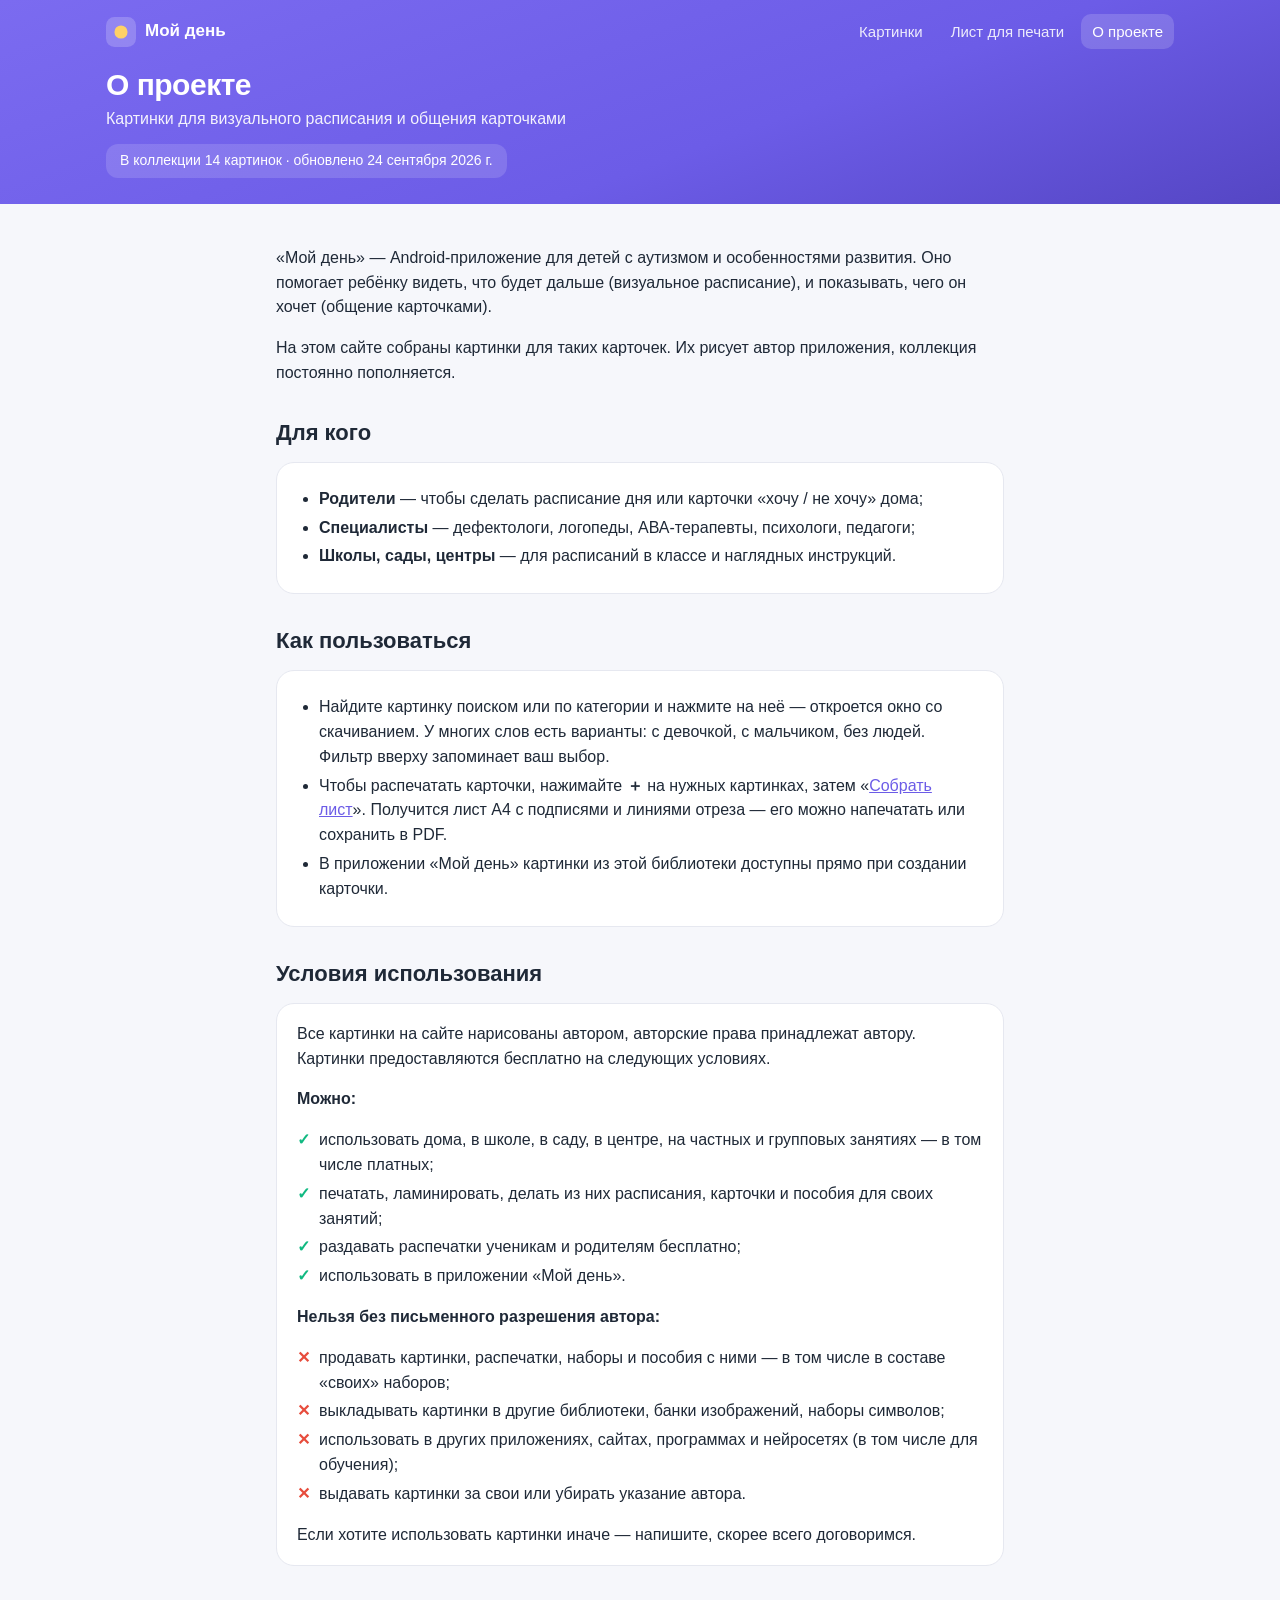
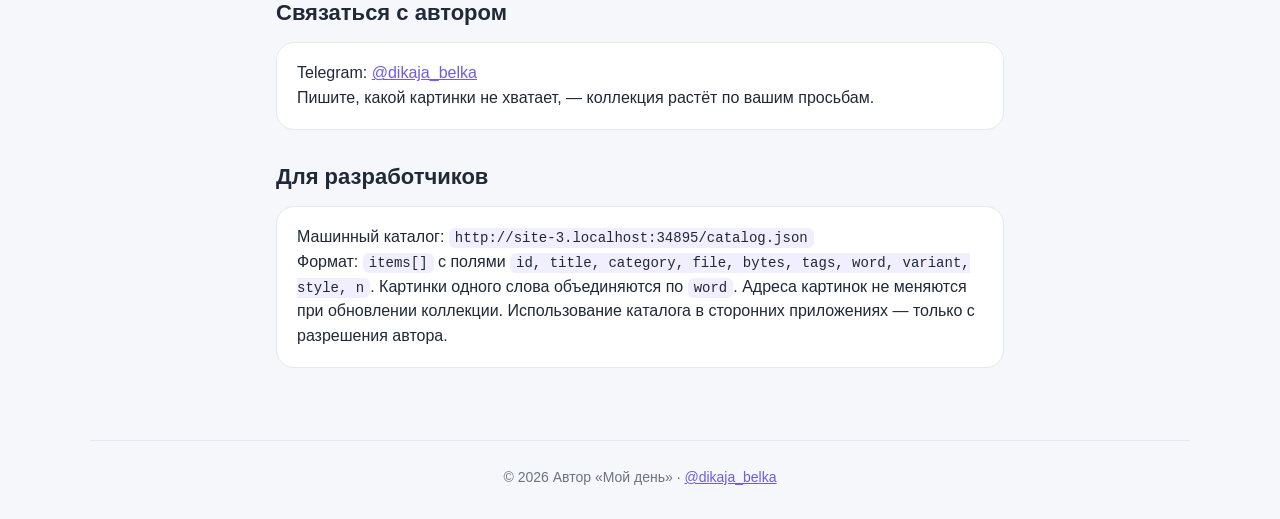
==== about.html @ a89495c1 "Сайт «Картинки Мой день»: витрина, лист для печати, админка" ====
<!DOCTYPE html>
<html lang="ru">
<head>
<meta charset="utf-8">
<meta name="viewport" content="width=device-width, initial-scale=1">
<title>О проекте — Картинки «Мой день»</title>
<meta name="theme-color" content="#6C5CE7">
<link rel="icon" href="data:image/svg+xml,%3Csvg xmlns='http://www.w3.org/2000/svg' viewBox='0 0 32 32'%3E%3Crect width='32' height='32' rx='8' fill='%236C5CE7'/%3E%3Ccircle cx='16' cy='16' r='7' fill='%23FFD166'/%3E%3C/svg%3E">
<link rel="stylesheet" href="style.css">
</head>
<body>

<header class="top"><div class="in">
  <nav class="nav">
    <a class="logo" href="index.html">
      <svg viewBox="0 0 32 32"><rect width="32" height="32" rx="9" fill="#fff" fill-opacity=".2"/><circle cx="16" cy="16" r="7" fill="#FFD166"/></svg>
      <span>Мой день</span>
    </a>
    <a class="l" href="index.html">Картинки</a>
    <a class="l" href="print.html">Лист для печати</a>
    <a class="l on" href="about.html">О проекте</a>
  </nav>
  <h1>О проекте</h1>
  <p>Картинки для визуального расписания и общения карточками</p>
  <div class="stat" id="stat"></div>
</div></header>

<main class="page">
  <p>«Мой день» — Android-приложение для детей с аутизмом и особенностями развития.
    Оно помогает ребёнку видеть, что будет дальше (визуальное расписание),
    и показывать, чего он хочет (общение карточками).</p>
  <p>На этом сайте собраны картинки для таких карточек. Их рисует автор приложения,
    коллекция постоянно пополняется.</p>

  <h2>Для кого</h2>
  <div class="box"><ul>
    <li><b>Родители</b> — чтобы сделать расписание дня или карточки «хочу / не хочу» дома;</li>
    <li><b>Специалисты</b> — дефектологи, логопеды, АВА-терапевты, психологи, педагоги;</li>
    <li><b>Школы, сады, центры</b> — для расписаний в классе и наглядных инструкций.</li>
  </ul></div>

  <h2>Как пользоваться</h2>
  <div class="box"><ul>
    <li>Найдите картинку поиском или по категории и нажмите на неё — откроется окно со скачиванием. У многих слов есть варианты: с девочкой, с мальчиком, без людей. Фильтр вверху запоминает ваш выбор.</li>
    <li>Чтобы распечатать карточки, нажимайте <b>＋</b> на нужных картинках, затем
      «<a href="print.html">Собрать лист</a>». Получится лист A4 с подписями и линиями отреза —
      его можно напечатать или сохранить в PDF.</li>
    <li>В приложении «Мой день» картинки из этой библиотеки доступны прямо при создании карточки.</li>
  </ul></div>

  <h2 id="rules">Условия использования</h2>
  <div class="box">
    <p style="margin-top:0">Все картинки на сайте нарисованы автором, авторские права принадлежат автору.
      Картинки предоставляются бесплатно на следующих условиях.</p>
    <p><b>Можно:</b></p>
    <ul class="yes">
      <li>использовать дома, в школе, в саду, в центре, на частных и групповых занятиях — в том числе платных;</li>
      <li>печатать, ламинировать, делать из них расписания, карточки и пособия для своих занятий;</li>
      <li>раздавать распечатки ученикам и родителям бесплатно;</li>
      <li>использовать в приложении «Мой день».</li>
    </ul>
    <p><b>Нельзя без письменного разрешения автора:</b></p>
    <ul class="no">
      <li>продавать картинки, распечатки, наборы и пособия с ними — в том числе в составе «своих» наборов;</li>
      <li>выкладывать картинки в другие библиотеки, банки изображений, наборы символов;</li>
      <li>использовать в других приложениях, сайтах, программах и нейросетях (в том числе для обучения);</li>
      <li>выдавать картинки за свои или убирать указание автора.</li>
    </ul>
    <p style="margin-bottom:0">Если хотите использовать картинки иначе — напишите, скорее всего договоримся.</p>
  </div>

  <h2>Связаться с автором</h2>
  <div class="box">
    Telegram: <a href="https://t.me/dikaja_belka">@dikaja_belka</a><br>
    Пишите, какой картинки не хватает, — коллекция растёт по вашим просьбам.
  </div>

  <h2>Для разработчиков</h2>
  <div class="box">
    Машинный каталог: <code id="curl">catalog.json</code><br>
    Формат: <code>items[]</code> с полями <code>id, title, category, file, bytes, tags, word, variant, style, n</code>. Картинки одного слова объединяются по <code>word</code>.
    Адреса картинок не меняются при обновлении коллекции.
    Использование каталога в сторонних приложениях — только с разрешения автора.
  </div>
</main>

<footer>© <span id="y">2026</span> Автор «Мой день» · <a href="https://t.me/dikaja_belka">@dikaja_belka</a></footer>

<script src="catalog.js"></script>
<script>
  document.getElementById("y").textContent = new Date().getFullYear();
  if (location.protocol.startsWith("http"))
    document.getElementById("curl").textContent = new URL("catalog.json", location.href).href;
  const d = window.CATALOG;
  if (d){
    const upd = d.updated ? new Date(d.updated + "T00:00:00").toLocaleDateString("ru-RU",
      {day:"numeric", month:"long", year:"numeric"}) : "";
    document.getElementById("stat").textContent =
      `В коллекции ${d.count} картинок` + (upd ? ` · обновлено ${upd}` : "");
  }
</script>
</body>
</html>
---- style.css ----
:root{
  --purple:#6C5CE7; --purple-d:#5546C4; --lav:#F1EEFE; --bg:#F6F7FB;
  --text:#1F2937; --soft:#6B7280; --line:#E6E8F0; --ok:#10B981;
}
*{box-sizing:border-box}
html{-webkit-text-size-adjust:100%}
body{margin:0;background:var(--bg);color:var(--text);
  font:16px/1.55 -apple-system,BlinkMacSystemFont,"Segoe UI",Roboto,Arial,sans-serif}
a{color:var(--purple)}
button{font:inherit;color:inherit}
:focus-visible{outline:3px solid #A29BFE;outline-offset:2px}

/* ---------- шапка ---------- */
.top{background:linear-gradient(160deg,#7B6BF0,#6C5CE7 60%,#5546C4);color:#fff}
.top .in{max-width:1100px;margin:0 auto;padding:14px 16px 26px}
.nav{display:flex;align-items:center;gap:6px;flex-wrap:wrap;margin-bottom:18px}
.logo{display:flex;align-items:center;gap:9px;font-weight:700;color:#fff;
  text-decoration:none;margin-right:auto;font-size:17px}
.logo svg{width:30px;height:30px;flex:none}
.nav a.l{color:#fff;text-decoration:none;opacity:.88;padding:6px 11px;border-radius:10px;font-size:15px}
.nav a.l:hover,.nav a.l.on{opacity:1;background:rgba(255,255,255,.16)}
.top h1{margin:0 0 4px;font-size:30px;letter-spacing:-.5px;line-height:1.2}
.top p{margin:0;opacity:.92}
.stat{display:inline-flex;gap:14px;flex-wrap:wrap;margin-top:12px;font-size:14px;
  background:rgba(255,255,255,.14);padding:6px 14px;border-radius:12px}
.stat:empty{display:none}

.wrap{max-width:1100px;margin:0 auto;padding:0 16px 110px}

/* ---------- поиск и категории ---------- */
.tools{position:sticky;top:0;z-index:5;background:var(--bg);padding:14px 0 10px;
  border-bottom:1px solid var(--line)}
.sbox{position:relative}
.sbox svg{position:absolute;left:15px;top:50%;transform:translateY(-50%);width:20px;height:20px;
  color:var(--soft);pointer-events:none}
input[type=search]{width:100%;padding:13px 16px 13px 44px;font-size:17px;-webkit-appearance:none;
  border:2px solid var(--line);border-radius:16px;outline:none;background:#fff;color:var(--text)}
input[type=search]:focus{border-color:var(--purple)}
.cats{display:flex;gap:8px;margin-top:10px;overflow-x:auto;scrollbar-width:none;
  -webkit-overflow-scrolling:touch;padding-bottom:2px}
.cats::-webkit-scrollbar{display:none}
.cat{flex:none;padding:7px 15px;border-radius:14px;background:#fff;border:2px solid var(--line);
  cursor:pointer;font-weight:600;font-size:14px;user-select:none;white-space:nowrap}
.cat:first-letter{text-transform:uppercase}
.cat.on{background:var(--purple);border-color:var(--purple);color:#fff}
.cat small{opacity:.6;font-weight:500;margin-left:4px}
@media (min-width:760px){.cats{flex-wrap:wrap;overflow:visible}}
.count{color:var(--soft);font-size:14px;margin:12px 0 10px;min-height:22px}

/* ---------- сетка ---------- */
.grid{display:grid;gap:12px;grid-template-columns:repeat(auto-fill,minmax(140px,1fr))}
.card{position:relative;background:#fff;border-radius:18px;padding:12px 10px 10px;text-align:center;
  border:2px solid var(--line);transition:transform .15s,box-shadow .15s;cursor:pointer}
.card:hover{transform:translateY(-3px);box-shadow:0 8px 20px rgba(31,41,55,.10)}
.card.sel{border-color:var(--purple);background:#FBFAFF}
.card img{width:100%;height:100px;object-fit:contain;display:block}
.card .t{margin-top:8px;font-size:14px;font-weight:600;line-height:1.3;
  overflow:hidden;text-overflow:ellipsis;white-space:nowrap}
.card .c{font-size:12px;color:var(--soft)}
.pick{position:absolute;top:6px;right:6px;width:34px;height:34px;border-radius:50%;
  border:2px solid var(--line);background:#fff;display:grid;place-items:center;cursor:pointer;
  padding:0;color:var(--soft);font-size:20px;line-height:1}
.pick:hover{border-color:var(--purple);color:var(--purple)}
.card.sel .pick{background:var(--purple);border-color:var(--purple);color:#fff}
.pick svg{width:18px;height:18px}
@media (max-width:480px){
  .grid{gap:8px;grid-template-columns:repeat(3,1fr)}
  .card{padding:8px 6px 6px;border-radius:14px}
  .card img{height:78px}
  .card .t{font-size:13px;margin-top:4px}
  .card .c{display:none}
  .pick{width:30px;height:30px;top:3px;right:3px}
  .top h1{font-size:24px}
  .top .in{padding-bottom:20px}
  .nav{margin-bottom:12px}
}
@media (max-width:340px){.grid{grid-template-columns:repeat(2,1fr)}}

.more{height:1px}
.empty{text-align:center;color:var(--soft);padding:50px 20px}
.empty b{color:var(--text)}

/* ---------- панель выбора ---------- */
.bar{position:fixed;left:50%;bottom:14px;transform:translate(-50%,140%);z-index:20;
  width:min(560px,calc(100% - 20px));background:#1F2937;color:#fff;border-radius:18px;
  padding:10px 10px 10px 18px;display:flex;align-items:center;gap:10px;
  box-shadow:0 14px 40px rgba(0,0,0,.3);transition:transform .25s}
.bar.show{transform:translate(-50%,0)}
.bar .n{margin-right:auto;font-size:15px;white-space:nowrap}
@media (max-width:400px){.bar{padding-left:14px;gap:4px}.bar button,.bar a{padding:10px}}
.bar .n b{font-size:18px}
.bar button,.bar a{border:0;border-radius:12px;padding:10px 14px;font-weight:600;cursor:pointer;
  text-decoration:none;font-size:15px;white-space:nowrap}
.bar .x{background:transparent;color:#C7CBD6}
.bar .go{background:var(--purple);color:#fff}

/* ---------- кнопки, окно ---------- */
.btn{display:block;width:100%;padding:13px;border-radius:14px;background:var(--purple);
  color:#fff;border:0;font-size:16px;font-weight:600;cursor:pointer;text-align:center;
  text-decoration:none;margin-bottom:8px}
.btn:hover{background:var(--purple-d)}
.btn.ghost{background:var(--lav);color:var(--purple)}
.btn.ghost:hover{background:#E4DEFD}
dialog{border:0;border-radius:22px;padding:0;max-width:420px;width:calc(100% - 24px);
  box-shadow:0 20px 60px rgba(0,0,0,.25);color:var(--text)}
dialog::backdrop{background:rgba(31,41,55,.55)}
.dlg{padding:22px}
.dlg img{width:200px;height:200px;max-width:100%;object-fit:contain;display:block;margin:0 auto 14px;
  background:repeating-conic-gradient(#F3F4F8 0 25%,#fff 0 50%) 0 0/16px 16px;border-radius:14px}
.dlg h3{margin:0 0 2px;text-align:center;font-size:22px}
.dlg .sub{text-align:center;color:var(--soft);font-size:14px;margin-bottom:10px}
.tags{display:flex;flex-wrap:wrap;gap:6px;justify-content:center;margin-bottom:16px}
.tags span{background:var(--bg);border:1px solid var(--line);border-radius:10px;padding:2px 10px;
  font-size:13px;cursor:pointer}
.tags span:hover{border-color:var(--purple);color:var(--purple)}

/* ---------- подвал и текстовые страницы ---------- */
footer{text-align:center;color:var(--soft);font-size:14px;padding:26px 16px 30px;
  border-top:1px solid var(--line);max-width:1100px;margin:0 auto}
.page{max-width:760px;margin:0 auto;padding:26px 16px 60px}
.page h2{font-size:22px;margin:30px 0 8px}
.page .box{background:#fff;border:1px solid var(--line);border-radius:18px;padding:18px 20px;margin:12px 0}
.page ul{padding-left:22px;margin:6px 0}
.page li{margin:4px 0}
.page code{background:var(--lav);padding:2px 6px;border-radius:6px;font-size:14px;word-break:break-all}
.yes li::marker{content:"✓  ";color:var(--ok);font-weight:700}
.no li::marker{content:"✕  ";color:#E74C3C;font-weight:700}

/* ---------- компактная шапка на телефоне ---------- */
.stat span+span:before{content:"·";margin-right:14px;opacity:.7}
@media (max-width:480px){
  .nav{flex-wrap:nowrap;gap:2px}
  .nav a.l{padding:6px 8px;font-size:14px;white-space:nowrap}
  .top p{font-size:14px}
  .stat{margin-top:8px;font-size:13px;padding:4px 12px}
}
@media (max-width:400px){ .logo span{display:none} }

/* ---------- фильтры: кто на картинке, стиль ---------- */
.filt{display:flex;gap:6px;margin-top:10px;overflow-x:auto;scrollbar-width:none;align-items:center}
.filt::-webkit-scrollbar{display:none}
.fb{flex:none;padding:6px 12px;border-radius:12px;border:0;background:#E9E7F8;color:#4B4396;
  font-weight:600;font-size:14px;cursor:pointer;white-space:nowrap}
.fb.on{background:#1F2937;color:#fff}
.filt .sep{flex:none;width:1px;height:22px;background:var(--line);margin:0 4px}
.nv{position:absolute;left:8px;top:8px;min-width:24px;height:24px;border-radius:12px;padding:0 7px;
  background:var(--lav);color:var(--purple);font-size:12px;font-weight:700;display:grid;place-items:center}
.nv:before{content:"×";margin-right:1px;opacity:.6}
@media (max-width:480px){.nv{left:4px;top:4px;height:20px;min-width:20px;font-size:11px;padding:0 5px}}

/* ---------- окно: варианты ---------- */
.dlg{position:relative}
.dx{position:absolute;right:12px;top:12px;width:36px;height:36px;border-radius:50%;border:0;
  background:var(--bg);cursor:pointer;font-size:16px;color:var(--soft)}
.dx:hover{background:var(--lav);color:var(--purple)}
.vars{display:flex;gap:8px;justify-content:center;flex-wrap:wrap;margin-bottom:14px}
.vars:empty{display:none}
.vars button{width:74px;padding:5px 4px 4px;border-radius:12px;border:2px solid var(--line);background:#fff;
  cursor:pointer;position:relative}
.vars button img{width:100%;height:46px;object-fit:contain;margin:0;background:none;display:block}
.vars button span{display:block;font-size:11px;color:var(--soft);white-space:nowrap;overflow:hidden;text-overflow:ellipsis}
.vars button.on{border-color:var(--purple)}
.vars button.in:after{content:"✓";position:absolute;top:-7px;right:-7px;width:20px;height:20px;border-radius:50%;
  background:var(--purple);color:#fff;font-size:12px;line-height:20px}
.two{display:flex;gap:8px}
.two .btn{flex:1}
.two .btn + .btn{background:var(--lav);color:var(--purple)}
.note{font-size:13px;color:var(--soft);text-align:center;margin-top:4px}
@media (max-width:480px){ .dlg{padding:18px 16px} .dlg img{width:170px;height:170px} }
.nv{display:inline-flex;align-items:center;justify-content:center;white-space:nowrap}
@media (max-width:480px){ .stat{gap:4px 10px} .stat span+span:before{display:none} }
.vars button span{white-space:normal;line-height:1.2;min-height:2.4em;display:flex;align-items:center;justify-content:center}
.two .btn[hidden]{display:none}
.two .btn:only-child,.two .btn:first-child:nth-last-child(2):has(+ [hidden]){flex:1}
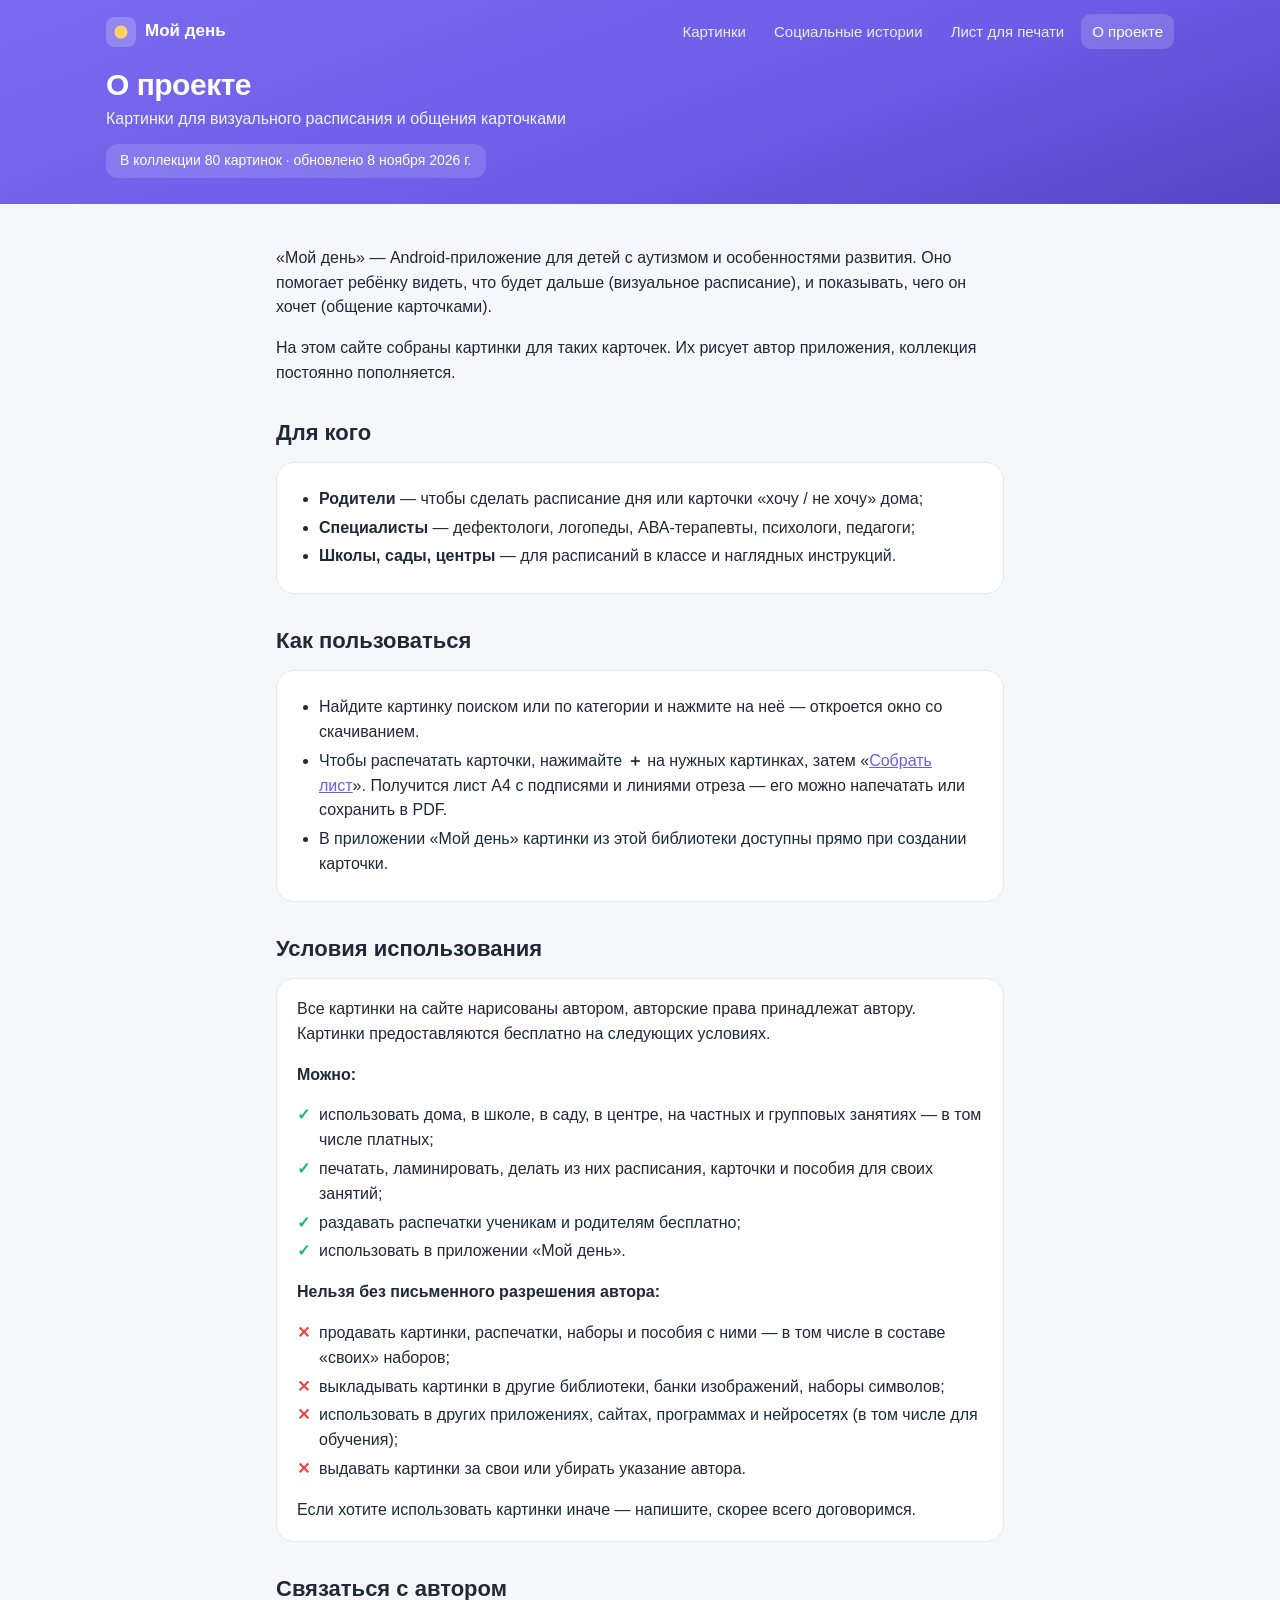
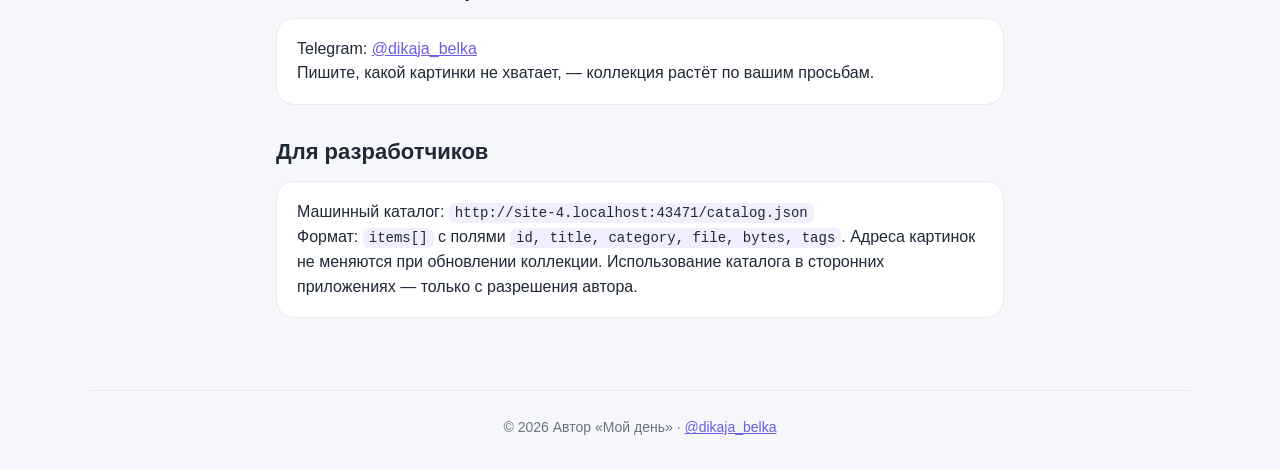
==== commit 2d37cb96: "Добавлены социальные истории" ====
--- a/about.html
+++ b/about.html
@@ -17,6 +17,7 @@
       <span>Мой день</span>
     </a>
     <a class="l" href="index.html">Картинки</a>
+    <a class="l" href="stories.html">Социальные истории</a>
     <a class="l" href="print.html">Лист для печати</a>
     <a class="l on" href="about.html">О проекте</a>
   </nav>
@@ -41,7 +42,7 @@
 
   <h2>Как пользоваться</h2>
   <div class="box"><ul>
-    <li>Найдите картинку поиском или по категории и нажмите на неё — откроется окно со скачиванием. У многих слов есть варианты: с девочкой, с мальчиком, без людей. Фильтр вверху запоминает ваш выбор.</li>
+    <li>Найдите картинку поиском или по категории и нажмите на неё — откроется окно со скачиванием.</li>
     <li>Чтобы распечатать карточки, нажимайте <b>＋</b> на нужных картинках, затем
       «<a href="print.html">Собрать лист</a>». Получится лист A4 с подписями и линиями отреза —
       его можно напечатать или сохранить в PDF.</li>
@@ -78,7 +79,7 @@
   <h2>Для разработчиков</h2>
   <div class="box">
     Машинный каталог: <code id="curl">catalog.json</code><br>
-    Формат: <code>items[]</code> с полями <code>id, title, category, file, bytes, tags, word, variant, style, n</code>. Картинки одного слова объединяются по <code>word</code>.
+    Формат: <code>items[]</code> с полями <code>id, title, category, file, bytes, tags</code>.
     Адреса картинок не меняются при обновлении коллекции.
     Использование каталога в сторонних приложениях — только с разрешения автора.
   </div>
